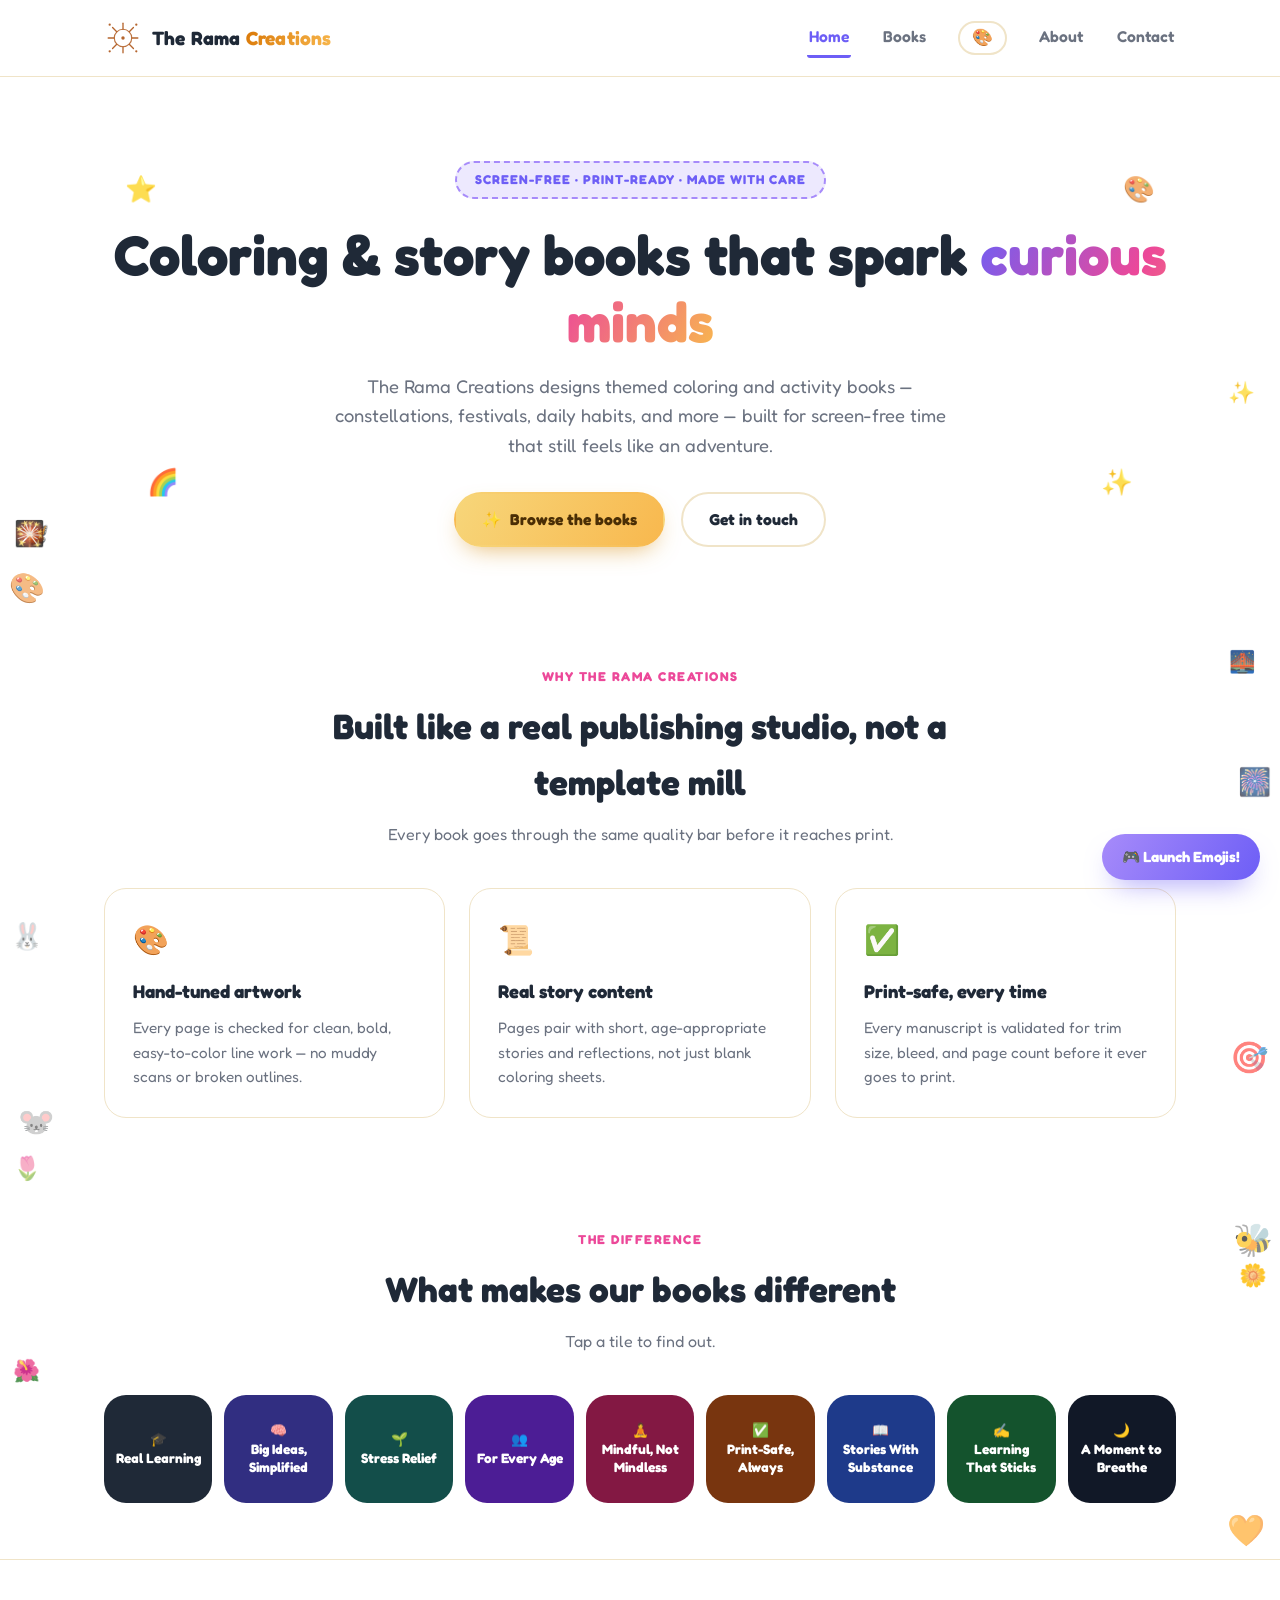
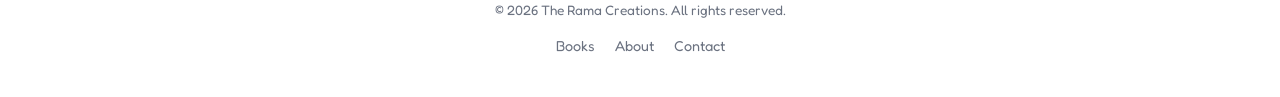
==== index.html @ 7c7c8fbb "Initial website deployment" ====
<!doctype html>
<html lang="en">
<head>
  <meta charset="utf-8" />
  <meta name="viewport" content="width=device-width, initial-scale=1" />
  <title>The Rama Creations &mdash; Coloring &amp; Story Books</title>
  <meta name="description" content="The Rama Creations designs screen-free coloring and story books for kids and grown-ups alike, from constellations to daily habits." />
  <link rel="icon" href="assets/logo-icon-small.svg" type="image/svg+xml" />
  <link rel="stylesheet" href="css/styles.css" />

  <link rel="canonical" href="https://theramacreations.com/" />
  <meta property="og:type" content="website" />
  <meta property="og:site_name" content="The Rama Creations" />
  <meta property="og:title" content="The Rama Creations — Coloring & Story Books" />
  <meta property="og:description" content="The Rama Creations designs screen-free coloring and story books for kids and grown-ups alike, from constellations to daily habits." />
  <meta property="og:url" content="https://theramacreations.com/" />
  <meta property="og:image" content="https://theramacreations.com/assets/covers/habits/01-front.jpg" />
  <meta name="twitter:card" content="summary_large_image" />
  <meta name="twitter:title" content="The Rama Creations — Coloring & Story Books" />
  <meta name="twitter:description" content="The Rama Creations designs screen-free coloring and story books for kids and grown-ups alike, from constellations to daily habits." />
  <meta name="twitter:image" content="https://theramacreations.com/assets/covers/habits/01-front.jpg" />
  <script type="application/ld+json">
  {
    "@context": "https://schema.org",
    "@type": "Organization",
    "name": "The Rama Creations",
    "url": "https://theramacreations.com/",
    "logo": "https://theramacreations.com/assets/logo-icon-small.svg"
  }
  </script>
  <script type="application/ld+json">
  {
    "@context": "https://schema.org",
    "@type": "WebSite",
    "name": "The Rama Creations",
    "url": "https://theramacreations.com/"
  }
  </script>
</head>
<body data-theme="home">
  <header class="site-header">
    <div class="container">
      <a class="brand" href="index.html">
        <img src="assets/logo-icon-small.svg" alt="" />
        <span>The Rama <span class="accent">Creations</span></span>
      </a>
      <nav>
        <button class="nav-toggle" aria-label="Toggle navigation" aria-expanded="false">&#9776;</button>
        <div class="nav-links">
          <a href="index.html" aria-current="page">Home</a>
          <a href="books.html">Books</a>
          <a href="about.html">About</a>
          <a href="contact.html">Contact</a>
        </div>
      </nav>
    </div>
  </header>

  <main>
    <section class="hero">
      <div class="container">
        <span class="confetti" style="top: 2%; left: 4%;">&#11088;</span>
        <span class="confetti" style="top: 78%; left: 6%;">&#127752;</span>
        <span class="confetti" style="top: 2%; right: 4%;">&#127912;</span>
        <span class="confetti" style="top: 78%; right: 6%;">&#10024;</span>
        <span class="eyebrow">Screen-Free &middot; Print-Ready &middot; Made With Care</span>
        <h1>Coloring &amp; story books that spark <span class="accent">curious minds</span></h1>
        <p class="lead">
          The Rama Creations designs themed coloring and activity books &mdash;
          constellations, festivals, daily habits, and more &mdash; built for
          screen-free time that still feels like an adventure.
        </p>
        <div class="hero-actions">
          <a class="btn btn-primary" href="books.html">Browse the books</a>
          <a class="btn btn-secondary" href="contact.html">Get in touch</a>
        </div>
      </div>
    </section>

    <section>
      <div class="container">
        <div class="section-heading">
          <span class="eyebrow">Why The Rama Creations</span>
          <h2>Built like a real publishing studio, not a template mill</h2>
          <p>Every book goes through the same quality bar before it reaches print.</p>
        </div>
        <div class="grid grid-3">
          <div class="card">
            <span class="icon">&#127912;</span>
            <h3>Hand-tuned artwork</h3>
            <p>Every page is checked for clean, bold, easy-to-color line work &mdash; no muddy scans or broken outlines.</p>
          </div>
          <div class="card">
            <span class="icon">&#128220;</span>
            <h3>Real story content</h3>
            <p>Pages pair with short, age-appropriate stories and reflections, not just blank coloring sheets.</p>
          </div>
          <div class="card">
            <span class="icon">&#9989;</span>
            <h3>Print-safe, every time</h3>
            <p>Every manuscript is validated for trim size, bleed, and page count before it ever goes to print.</p>
          </div>
        </div>
      </div>
    </section>

    <section>
      <div class="container">
        <div class="section-heading">
          <span class="eyebrow">The Difference</span>
          <h2>What makes our books different</h2>
          <p>Tap a tile to find out.</p>
        </div>
        <div class="why-tiles">
          <button class="tile" type="button" style="--tile-color: #1F2937;" aria-label="Real learning, not busywork">
            <span class="tile-inner">
              <span class="tile-face tile-front">&#127891;<br />Real Learning</span>
              <span class="tile-face tile-back">Every page pairs coloring with a real concept, fact, or story &mdash; never just blank filler.</span>
            </span>
          </button>
          <button class="tile" type="button" style="--tile-color: #312E81;" aria-label="Big ideas, simplified">
            <span class="tile-inner">
              <span class="tile-face tile-front">&#129504;<br />Big Ideas, Simplified</span>
              <span class="tile-face tile-back">Constellations, money, cognition &mdash; complex ideas broken into something a curious mind can actually hold onto.</span>
            </span>
          </button>
          <button class="tile" type="button" style="--tile-color: #134E4A;" aria-label="Stress relief while learning">
            <span class="tile-inner">
              <span class="tile-face tile-front">&#127793;<br />Stress Relief</span>
              <span class="tile-face tile-back">Coloring lowers stress and sharpens focus &mdash; a calm, screen-free reset for a busy mind.</span>
            </span>
          </button>
          <button class="tile" type="button" style="--tile-color: #4C1D95;" aria-label="For every age">
            <span class="tile-inner">
              <span class="tile-face tile-front">&#128101;<br />For Every Age</span>
              <span class="tile-face tile-back">Kids, adults, and seniors alike &mdash; every book is designed to welcome all ages, not just children.</span>
            </span>
          </button>
          <button class="tile" type="button" style="--tile-color: #831843;" aria-label="Mindful, not mindless">
            <span class="tile-inner">
              <span class="tile-face tile-front">&#129496;<br />Mindful, Not Mindless</span>
              <span class="tile-face tile-back">Each spread invites reflection, not just filling in lines &mdash; a quieter way to spend time.</span>
            </span>
          </button>
          <button class="tile" type="button" style="--tile-color: #78350F;" aria-label="Print-safe, always">
            <span class="tile-inner">
              <span class="tile-face tile-front">&#9989;<br />Print-Safe, Always</span>
              <span class="tile-face tile-back">Every manuscript is checked for trim, bleed, and page count before it ever reaches a printer.</span>
            </span>
          </button>
          <button class="tile" type="button" style="--tile-color: #1E3A8A;" aria-label="Stories with substance">
            <span class="tile-inner">
              <span class="tile-face tile-front">&#128214;<br />Stories With Substance</span>
              <span class="tile-face tile-back">Short, age-appropriate narratives sit next to every page, giving coloring time real meaning.</span>
            </span>
          </button>
          <button class="tile" type="button" style="--tile-color: #14532D;" aria-label="Learning that sticks">
            <span class="tile-inner">
              <span class="tile-face tile-front">&#9997;&#65039;<br />Learning That Sticks</span>
              <span class="tile-face tile-back">Coloring while learning helps ideas stick &mdash; a hands-on way to reinforce what you just read.</span>
            </span>
          </button>
          <button class="tile" type="button" style="--tile-color: #111827;" aria-label="A moment to breathe">
            <span class="tile-inner">
              <span class="tile-face tile-front">&#127769;<br />A Moment to Breathe</span>
              <span class="tile-face tile-back">No timers, no scores, no pressure &mdash; just a page, a color, and a moment to slow down.</span>
            </span>
          </button>
        </div>
      </div>
    </section>
  </main>

  <footer class="site-footer">
    <div class="container footer-grid">
      <div class="footer-copy">&copy; <span id="year"></span> The Rama Creations. All rights reserved.</div>
      <div class="footer-links">
        <a href="books.html">Books</a>
        <a href="about.html">About</a>
        <a href="contact.html">Contact</a>
      </div>
    </div>
  </footer>

  <script src="js/main.js"></script>
  <script src="js/theme-picker.js"></script>
  <script src="js/confetti-extra.js"></script>
  <script src="js/emoji-launcher.js"></script>
  <script src="js/why-tiles.js"></script>
  <script>document.getElementById("year").textContent = new Date().getFullYear();</script>
</body>
</html>
---- css/styles.css ----
@font-face {
  font-family: "Fredoka";
  src: url("../assets/fonts/Fredoka/Fredoka-Regular.ttf") format("truetype");
  font-weight: 400;
  font-display: swap;
}
@font-face {
  font-family: "Fredoka";
  src: url("../assets/fonts/Fredoka/Fredoka-Medium.ttf") format("truetype");
  font-weight: 500;
  font-display: swap;
}
@font-face {
  font-family: "Fredoka";
  src: url("../assets/fonts/Fredoka/Fredoka-SemiBold.ttf") format("truetype");
  font-weight: 600;
  font-display: swap;
}
@font-face {
  font-family: "Fredoka";
  src: url("../assets/fonts/Fredoka/Fredoka-Bold.ttf") format("truetype");
  font-weight: 700;
  font-display: swap;
}

/* Same pastel palette + vibrant accents cover_builder_universal.py picks
   randomly for cover themes -- reused here so the site and the covers feel
   like the same studio made them. */
:root {
  --paper: #FFFBF0;
  --paper-panel: #FFFFFF;
  --ink: #1F2937;
  --ink-muted: #6B7280;
  --border: #F0E4C8;

  --sun: #F8B84E;
  --sun-soft: #F7D67A;
  --violet: #6D5EF6;
  --violet-soft: #A78BFA;
  --sky: #0284C7;
  --mint: #10B981;
  --berry: #EC4899;
  --amber: #D97706;

  --theme-yellow: #FEF3C7;
  --theme-blue: #DBEAFE;
  --theme-green: #DCFCE7;
  --theme-pink: #FFE4E6;
  --theme-lilac: #EDE9FE;

  --radius: 22px;
  --max-width: 1120px;
  font-size: 16px;
}

/* Toggled by the "Launch Emojis!" button (js/emoji-launcher.js) -- every
   click alternates every gold accent (buttons, badges, nav underline, etc.)
   between gold and platinum, since they all already read from these same
   three variables. */
body.platinum-mode {
  --sun: #C8C9CC;
  --sun-soft: #E8E9EB;
  --amber: #8B8D91;
}

* {
  box-sizing: border-box;
}

html, body {
  margin: 0;
  padding: 0;
}

body {
  --page-bg: #FFFFFF;
  --page-accent: var(--violet);
  background: var(--page-bg);
  color: var(--ink);
  font-family: "Fredoka", "Segoe UI", Arial, sans-serif;
  font-weight: 400;
  line-height: 1.6;
  min-height: 100vh;
  display: flex;
  flex-direction: column;
}

/* Each page has its own plain, flat background color (not a gradient) --
   pure white / light pink / light blue / light turquoise-grey -- and its
   nav tab's accent color matches, so the whole page reads as one theme. */
body[data-theme="home"] { --page-bg: #FFFFFF; --page-accent: var(--violet); }
body[data-theme="books"] { --page-bg: #FDE7EC; --page-accent: var(--berry); }
body[data-theme="about"] { --page-bg: #E3F0FC; --page-accent: var(--sky); }
body[data-theme="contact"] { --page-bg: #E1EEEC; --page-accent: var(--mint); }

h1, h2, h3, .brand, .btn {
  font-weight: 700;
}

a {
  color: inherit;
  text-decoration: none;
  -webkit-tap-highlight-color: transparent; /* kills the default red/gray flash browsers show on tap */
}

button {
  -webkit-tap-highlight-color: transparent;
}

img {
  max-width: 100%;
  display: block;
}

.container {
  width: 100%;
  max-width: var(--max-width);
  margin: 0 auto;
  padding: 0 24px;
  position: relative;
}

/* ---------- Header / nav ---------- */
.site-header {
  border-bottom: 1px solid var(--border);
  background: color-mix(in srgb, var(--page-bg) 70%, white);
  position: sticky;
  top: 0;
  z-index: 20;
  backdrop-filter: blur(6px);
}

.site-header .container {
  display: flex;
  align-items: center;
  justify-content: space-between;
  height: 76px;
}

.brand {
  display: flex;
  align-items: center;
  gap: 10px;
  font-size: 1.2rem;
  letter-spacing: 0.2px;
  color: var(--ink);
}

.brand img {
  height: 38px;
  width: 38px;
  transition: transform 0.6s ease;
}

.brand--spun img {
  transform: rotate(360deg);
}

.brand span.accent {
  background: linear-gradient(120deg, var(--amber), var(--sun));
  -webkit-background-clip: text;
  background-clip: text;
  color: transparent;
}

.nav-links {
  display: flex;
  gap: 30px;
  align-items: center;
}

/* Each nav tab gets its own color (like each book card does) instead of one
   shared underline color -- keyed by href so it works identically across
   every page without touching each page's markup. */
.nav-links a {
  color: var(--ink-muted);
  font-weight: 600;
  font-size: 0.98rem;
  padding: 6px 2px;
  border-bottom: 3px solid transparent;
  border-radius: 3px;
  transition: color 0.15s ease, border-color 0.15s ease;
}

.nav-links a[href="index.html"]:hover,
.nav-links a[href="index.html"][aria-current="page"] {
  color: var(--violet);
  border-bottom-color: var(--violet);
}

.nav-links a[href="books.html"]:hover,
.nav-links a[href="books.html"][aria-current="page"] {
  color: var(--berry);
  border-bottom-color: var(--berry);
}

.nav-links a[href="about.html"]:hover,
.nav-links a[href="about.html"][aria-current="page"] {
  color: var(--sky);
  border-bottom-color: var(--sky);
}

.nav-links a[href="contact.html"]:hover,
.nav-links a[href="contact.html"][aria-current="page"] {
  color: var(--mint);
  border-bottom-color: var(--mint);
}

.nav-links a:focus-visible {
  outline: 2px solid var(--violet-soft);
  outline-offset: 3px;
}

.nav-toggle {
  display: none;
  background: none;
  border: 2px solid var(--border);
  border-radius: 10px;
  color: var(--ink);
  font-size: 1.3rem;
  padding: 6px 10px;
  cursor: pointer;
}

/* ---------- "Pick your color" nav control (js/theme-picker.js) ---------- */
.color-picker {
  position: relative;
}

.color-picker-trigger {
  background: none;
  border: 2px solid var(--border);
  border-radius: 999px;
  font-size: 1.05rem;
  line-height: 1;
  padding: 7px 12px;
  cursor: pointer;
  color: var(--ink);
}

.color-picker-trigger:hover {
  border-color: var(--page-accent, var(--violet-soft));
}

.color-picker-panel {
  display: none;
  position: absolute;
  top: 130%;
  left: 50%;
  transform: translateX(-50%);
  background: var(--paper-panel);
  border: 2px solid var(--border);
  border-radius: 16px;
  padding: 10px;
  grid-template-columns: repeat(4, 1fr);
  gap: 8px;
  box-shadow: 0 16px 30px -14px rgba(31, 41, 55, 0.35);
  z-index: 25;
}

.color-picker-panel.open {
  display: grid;
}

.color-swatch {
  width: 30px;
  height: 30px;
  border-radius: 50%;
  border: 2px solid var(--border);
  cursor: pointer;
  padding: 0;
}

.color-swatch:hover {
  border-color: var(--violet-soft);
}

.color-swatch--reset {
  display: flex;
  align-items: center;
  justify-content: center;
  background: var(--paper);
  font-size: 1rem;
}

/* ---------- Margin confetti (js/confetti-extra.js) ---------- */
.confetti-margin {
  position: absolute;
  pointer-events: none;
  z-index: 1;
}

/* ---------- Gamified "launch emojis" button + flight (js/emoji-launcher.js) ---------- */
.emoji-launch-btn {
  position: fixed;
  right: 20px;
  bottom: 20px;
  z-index: 40;
  background: linear-gradient(120deg, var(--violet-soft), var(--violet));
  color: #FFFFFF;
  border: none;
  border-radius: 999px;
  padding: 14px 20px;
  font-family: inherit;
  font-weight: 700;
  font-size: 0.92rem;
  cursor: pointer;
  box-shadow: 0 14px 28px -12px rgba(109, 94, 246, 0.65);
}

.emoji-launch-btn:hover {
  transform: translateY(-2px);
}

.flying-emoji {
  position: fixed;
  font-size: 2rem;
  pointer-events: none;
  z-index: 9999;
  transform: translate(0, 0) rotate(0deg) scale(1);
  opacity: 1;
  transition: transform 0.9s cubic-bezier(0.2, 0.7, 0.3, 1), opacity 0.9s ease;
}

@media (max-width: 720px) {
  .nav-toggle {
    display: inline-flex;
  }

  .nav-links {
    position: absolute;
    top: 76px;
    left: 0;
    right: 0;
    background: var(--paper-panel);
    border-bottom: 1px solid var(--border);
    flex-direction: column;
    align-items: flex-start;
    gap: 0;
    padding: 8px 24px 16px;
    display: none;
  }

  .nav-links.open {
    display: flex;
  }

  .nav-links a {
    width: 100%;
    padding: 12px 0;
    border-bottom: 1px solid var(--border);
  }
}

/* ---------- Buttons ---------- */
.btn {
  display: inline-flex;
  align-items: center;
  gap: 8px;
  padding: 13px 26px;
  border-radius: 999px;
  font-size: 0.98rem;
  border: 2px solid transparent;
  cursor: pointer;
  transition: transform 0.15s ease, box-shadow 0.15s ease;
}

.btn:hover {
  transform: translateY(-2px) rotate(-0.5deg);
}

.btn-primary {
  background: linear-gradient(120deg, var(--sun-soft), var(--sun));
  color: #4A2E05;
  box-shadow: 0 10px 24px -10px rgba(216, 148, 34, 0.7);
}

.btn-primary::before {
  content: "\2728";
}

.btn-secondary {
  background: var(--paper-panel);
  border-color: var(--border);
  color: var(--ink);
}

.btn-secondary:hover {
  border-color: var(--violet-soft);
}

/* "Buy on Amazon" -- a darker shade of whatever page color is active
   (--page-bg, including the nav color-picker override), so the button
   always matches the current theme instead of a fixed brand color. Falls
   back to a fixed dark slate for older browsers without color-mix(). */
.btn-buy {
  background: #1F2937;
  color: #FFFFFF;
  border-color: transparent;
}

@supports (background: color-mix(in srgb, red, blue)) {
  .btn-buy {
    background: color-mix(in srgb, var(--page-bg) 55%, #1F2937 45%);
  }

  .btn-buy:hover {
    background: color-mix(in srgb, var(--page-bg) 40%, #1F2937 60%);
  }
}

.btn-buy .btn-icon {
  flex-shrink: 0;
}

.btn:disabled {
  opacity: 0.55;
  cursor: not-allowed;
  transform: none;
}

.btn:disabled:hover {
  transform: none;
  border-color: var(--border);
}

/* ---------- Hero ---------- */
.hero {
  padding: 84px 0 64px;
  text-align: center;
  overflow: hidden;
}

.confetti {
  position: absolute;
  pointer-events: none;
  opacity: 0.85;
  font-size: 1.6rem;
}

.hero .eyebrow {
  display: inline-block;
  padding: 7px 18px;
  border-radius: 999px;
  border: 2px dashed var(--violet-soft);
  background: var(--theme-lilac);
  color: var(--violet);
  font-size: 0.8rem;
  font-weight: 700;
  letter-spacing: 1px;
  text-transform: uppercase;
  margin-bottom: 22px;
}

.hero h1 {
  font-size: clamp(2.1rem, 5vw, 3.5rem);
  margin: 0 0 18px;
  line-height: 1.18;
}

.hero h1 .accent {
  background: linear-gradient(120deg, var(--violet), var(--berry), var(--sun));
  -webkit-background-clip: text;
  background-clip: text;
  color: transparent;
}

.hero p.lead {
  max-width: 640px;
  margin: 0 auto 32px;
  color: var(--ink-muted);
  font-size: 1.15rem;
}

.hero-actions {
  display: flex;
  gap: 16px;
  justify-content: center;
  flex-wrap: wrap;
}

/* ---------- Sections ---------- */
section {
  padding: 56px 0;
}

.section-heading {
  text-align: center;
  max-width: 640px;
  margin: 0 auto 40px;
}

.section-heading .eyebrow {
  color: var(--berry);
  font-weight: 700;
  font-size: 0.8rem;
  letter-spacing: 1.5px;
  text-transform: uppercase;
  display: block;
  margin-bottom: 10px;
}

.section-heading h2 {
  font-size: clamp(1.6rem, 3vw, 2.2rem);
  margin: 0 0 12px;
}

.section-heading p {
  color: var(--ink-muted);
  margin: 0;
}

/* ---------- Grids / cards ---------- */
.grid {
  display: grid;
  gap: 24px;
}

.grid-3 {
  grid-template-columns: repeat(auto-fit, minmax(240px, 1fr));
}

.grid-2 {
  grid-template-columns: repeat(auto-fit, minmax(300px, 1fr));
}

/* Book catalog: fixed 3-per-row (not auto-fit) so 5 books read as a clean
   3+2 grid instead of an uneven 4+1 depending on viewport width. */
#book-grid {
  grid-template-columns: repeat(3, 1fr);
}

@media (max-width: 860px) {
  #book-grid {
    grid-template-columns: repeat(2, 1fr);
  }
}

@media (max-width: 560px) {
  #book-grid {
    grid-template-columns: 1fr;
  }
}

.card {
  background: var(--paper-panel);
  border: 1px solid var(--border);
  border-radius: var(--radius);
  padding: 28px;
}

.card h3 {
  margin: 0 0 10px;
  font-size: 1.15rem;
}

.card p {
  color: var(--ink-muted);
  margin: 0;
  font-size: 0.95rem;
}

.card .icon {
  font-size: 1.8rem;
  margin-bottom: 14px;
  display: inline-block;
}

/* ---------- "Why The Rama Creations" flip tiles (homepage) ---------- */
.why-tiles {
  display: grid;
  grid-template-columns: repeat(9, 1fr);
  gap: 12px;
}

@media (max-width: 900px) {
  .why-tiles {
    grid-template-columns: repeat(3, 1fr);
  }
}

@media (max-width: 480px) {
  .why-tiles {
    grid-template-columns: repeat(2, 1fr);
  }
}

.tile {
  aspect-ratio: 1;
  border: none;
  background: none;
  padding: 0;
  cursor: pointer;
  font-family: inherit;
}

.tile-inner {
  position: relative;
  display: block;
  width: 100%;
  height: 100%;
  border-radius: var(--radius);
  overflow: hidden;
}

.tile-face {
  position: absolute;
  inset: 0;
  display: flex;
  align-items: center;
  justify-content: center;
  text-align: center;
  padding: 10px;
  background: var(--tile-color, var(--ink));
  color: #FFFFFF;
  opacity: 1;
  transition: opacity 0.35s ease;
}

.tile-front {
  font-weight: 700;
  font-size: 0.85rem;
  line-height: 1.35;
}

.tile-back {
  opacity: 0;
  font-size: 0.72rem;
  line-height: 1.35;
  font-weight: 500;
}

.tile.is-flipped .tile-front {
  opacity: 0;
}

.tile.is-flipped .tile-back {
  opacity: 1;
}

.tile:focus-visible .tile-inner {
  outline: 3px solid var(--violet-soft);
  outline-offset: 2px;
}

/* ---------- Book cards ---------- */
.book-card {
  background: var(--paper-panel);
  border: 3px solid var(--border);
  border-radius: var(--radius);
  overflow: hidden;
  display: flex;
  flex-direction: column;
}

/* .book-card's own `display: flex` above out-ranks the browser's built-in
   `[hidden] { display: none }` rule (author styles beat user-agent styles at
   equal specificity) -- without this, JS setting `.hidden = true` for
   search/filter updates the attribute but never actually hides the card. */
.book-card[hidden] {
  display: none;
}

.book-cover {
  aspect-ratio: 8.5 / 11;
  display: flex;
  align-items: center;
  justify-content: center;
  text-align: center;
  padding: 20px;
  font-weight: 700;
  font-size: 1.2rem;
  color: #2b1c05;
  position: relative;
}

.book-cover::after {
  content: "";
  position: absolute;
  inset: 10px;
  border: 2px dashed rgba(255, 255, 255, 0.55);
  border-radius: 14px;
}

/* Real cover photo instead of a solid-color placeholder -- same frame,
   image fills it via object-fit so different cover aspect ratios don't distort. */
.book-cover--photo {
  padding: 0;
  overflow: hidden;
}

.book-cover--photo img {
  width: 100%;
  height: 100%;
  object-fit: cover;
}

.book-cover--photo::after {
  border-color: rgba(255, 255, 255, 0.75);
}

.book-card .book-body {
  padding: 20px 22px 24px;
  flex: 1;
  display: flex;
  flex-direction: column;
}

.book-card h3 {
  margin: 0 0 6px;
  font-size: 1.08rem;
}

.book-card p {
  color: var(--ink-muted);
  font-size: 0.9rem;
  margin: 0 0 8px;
}

.show-more-btn {
  display: inline-block;
  background: none;
  border: none;
  padding: 0;
  margin: 0;
  color: var(--violet);
  font-weight: 700;
  font-size: 0.85rem;
  cursor: pointer;
  text-decoration: underline;
}

.show-more-btn:hover {
  color: var(--violet-soft);
}

/* Show more sits above the buy/coming-soon action, which is centered on its
   own row below it. Pinned to the bottom of the card (margin-top: auto)
   so the buttons line up at the same height across cards, no matter how
   long each book's description is. */
.book-card-actions {
  display: flex;
  flex-direction: column;
  align-items: flex-start;
  gap: 12px;
  margin-top: auto;
}

.book-card-buy-row {
  width: 100%;
  display: flex;
  justify-content: center;
}

.book-modal-actions {
  display: flex;
  justify-content: center;
  gap: 10px;
  flex-wrap: wrap;
}

.badge {
  display: inline-block;
  padding: 5px 12px;
  border-radius: 999px;
  background: var(--theme-lilac);
  color: var(--violet);
  font-size: 0.75rem;
  font-weight: 700;
  letter-spacing: 0.5px;
  text-transform: uppercase;
  margin-bottom: 12px;
}

.badge::before {
  content: "\2B50 ";
}

/* ---------- Catalog toolbar (search / filter / sort) ---------- */
.catalog-toolbar {
  display: flex;
  flex-wrap: wrap;
  gap: 12px;
  margin-bottom: 28px;
}

.catalog-toolbar input[type="search"] {
  flex: 1 1 240px;
}

.catalog-toolbar select {
  flex: 0 1 180px;
}

.catalog-toolbar input,
.catalog-toolbar select {
  padding: 10px 14px;
  border-radius: 999px;
  border: 2px solid var(--border);
  background: var(--paper-panel);
  color: var(--ink);
  font-family: inherit;
  font-size: 0.92rem;
}

.catalog-toolbar input:focus,
.catalog-toolbar select:focus {
  outline: 3px solid var(--violet-soft);
  outline-offset: 1px;
}

.no-results {
  text-align: center;
  color: var(--ink-muted);
  padding: 24px;
}

/* Clickable "flyer" cover -- opens the quick-view dialog */
.book-cover[role="button"] {
  cursor: pointer;
}

.book-cover[role="button"]:focus-visible {
  outline: 3px solid var(--violet-soft);
  outline-offset: -3px;
}

/* ---------- Quick view dialog ---------- */
.book-modal {
  border: 1px solid var(--border);
  border-radius: var(--radius);
  padding: 0;
  max-width: 560px;
  width: 90vw;
  background: var(--paper-panel);
}

.book-modal::backdrop {
  background: rgba(31, 41, 55, 0.45);
}

.book-modal .modal-close {
  position: absolute;
  top: 10px;
  right: 14px;
  background: none;
  border: none;
  font-size: 1.6rem;
  line-height: 1;
  cursor: pointer;
  color: var(--ink-muted);
}

.book-modal .modal-close:hover {
  color: var(--ink);
}

#book-modal-content {
  display: flex;
  flex-direction: column;
}

.book-modal-media {
  aspect-ratio: 8.5 / 11;
  max-height: 50vh;
  background-size: cover;
  background-position: center;
}

.book-modal-media img {
  width: 100%;
  height: 100%;
  object-fit: cover;
}

/* ---------- Quick-view carousel (front/back/reviews) ---------- */
.book-carousel {
  position: relative;
  aspect-ratio: 8.5 / 11;
  max-height: 50vh;
  overflow: hidden;
}

.book-carousel-track {
  display: flex;
  height: 100%;
  transition: transform 0.35s ease;
}

.book-carousel-slide {
  flex: 0 0 100%;
  position: relative;
  height: 100%;
}

.book-carousel-slide img {
  width: 100%;
  height: 100%;
  object-fit: cover;
  display: block;
  cursor: zoom-in;
}

/* Top-right "expand to full size" button on the quick-view modal's carousel */
.book-carousel-expand {
  position: absolute;
  top: 10px;
  right: 10px;
  background: rgba(255, 255, 255, 0.85);
  border: none;
  border-radius: 50%;
  width: 34px;
  height: 34px;
  font-size: 1.1rem;
  line-height: 1;
  cursor: pointer;
  color: var(--ink);
}

.book-carousel-expand:hover {
  background: #FFFFFF;
}

/* ---------- Full-size image lightbox (opens from a carousel slide) ---------- */
/* Hosts the SAME navigable carousel, just larger and uncropped, so browsing
   full/back/social images doesn't require closing and reopening. */
.image-lightbox {
  border: none;
  padding: 0;
  max-width: 95vw;
  max-height: 95vh;
  width: min(92vw, 900px);
  background: #000;
  border-radius: var(--radius);
}

.image-lightbox::backdrop {
  background: rgba(15, 23, 42, 0.85);
}

.image-lightbox:fullscreen {
  width: 100vw;
  height: 100vh;
  max-width: 100vw;
  max-height: 100vh;
  border-radius: 0;
}

.lightbox-toolbar {
  position: fixed;
  top: 18px;
  right: 24px;
  display: flex;
  gap: 10px;
  z-index: 3;
}

.modal-icon-btn {
  background: rgba(255, 255, 255, 0.9);
  border: none;
  border-radius: 50%;
  width: 40px;
  height: 40px;
  font-size: 1.3rem;
  line-height: 1;
  cursor: pointer;
  color: var(--ink);
}

.modal-icon-btn:hover {
  background: #FFFFFF;
}

#lightbox-content {
  width: 100%;
  height: 100%;
}

#lightbox-content .book-carousel {
  aspect-ratio: unset;
  width: min(92vw, 900px);
  height: 85vh;
  max-height: 85vh;
}

.image-lightbox:fullscreen #lightbox-content .book-carousel {
  width: 100vw;
  height: 100vh;
  max-height: 100vh;
}

#lightbox-content .book-carousel-slide img {
  object-fit: contain;
  cursor: default;
  background: #000;
}

#lightbox-content .book-carousel-btn {
  width: 48px;
  height: 48px;
  font-size: 1.7rem;
}

.book-carousel-caption {
  position: absolute;
  left: 12px;
  bottom: 12px;
  background: rgba(31, 41, 55, 0.65);
  color: #FFFFFF;
  font-size: 0.75rem;
  font-weight: 700;
  padding: 4px 10px;
  border-radius: 999px;
}

.book-carousel-btn {
  position: absolute;
  top: 50%;
  transform: translateY(-50%);
  background: rgba(255, 255, 255, 0.85);
  border: none;
  border-radius: 50%;
  width: 34px;
  height: 34px;
  font-size: 1.2rem;
  line-height: 1;
  cursor: pointer;
  color: var(--ink);
}

.book-carousel-btn:hover {
  background: #FFFFFF;
}

.book-carousel-btn--prev {
  left: 10px;
}

.book-carousel-btn--next {
  right: 10px;
}

.book-carousel-dots {
  position: absolute;
  bottom: 10px;
  left: 50%;
  transform: translateX(-50%);
  display: flex;
  gap: 6px;
}

.book-carousel-dot {
  width: 8px;
  height: 8px;
  border-radius: 50%;
  border: none;
  background: rgba(255, 255, 255, 0.6);
  cursor: pointer;
  padding: 0;
}

.book-carousel-dot.active {
  background: #FFFFFF;
}

.book-modal-body {
  padding: 24px 28px 28px;
}

.book-modal-body h3 {
  margin: 8px 0 10px;
}

.book-modal-body p {
  color: var(--ink-muted);
  margin: 0 0 18px;
}

/* ---------- Forms ---------- */
.form-card {
  background: var(--paper-panel);
  border: 1px solid var(--border);
  border-radius: var(--radius);
  padding: 32px;
  max-width: 560px;
  margin: 0 auto;
}

label {
  display: block;
  font-weight: 600;
  font-size: 0.9rem;
  margin: 16px 0 6px;
}

label:first-of-type {
  margin-top: 0;
}

input,
textarea {
  width: 100%;
  padding: 12px 14px;
  border-radius: 12px;
  border: 2px solid var(--border);
  background: var(--paper);
  color: var(--ink);
  font-family: inherit;
  font-size: 0.95rem;
}

input:focus,
textarea:focus {
  outline: 3px solid var(--violet-soft);
  outline-offset: 1px;
}

input.invalid,
textarea.invalid {
  border-color: var(--berry);
  outline: none;
}

.field-error {
  color: var(--berry);
  font-size: 0.8rem;
  font-weight: 600;
  margin: 4px 0 0;
  min-height: 1.1em;
}

textarea {
  min-height: 130px;
  resize: vertical;
}

.form-actions {
  margin-top: 22px;
}

.form-note {
  font-size: 0.8rem;
  color: var(--ink-muted);
  margin-top: 14px;
}

.form-note.status-success {
  color: var(--mint);
  font-weight: 700;
}

.form-note.status-error {
  color: var(--berry);
  font-weight: 700;
}

.form-note.status-sending {
  color: var(--violet);
  font-weight: 700;
}

/* ---------- Footer ---------- */
.site-footer {
  border-top: 1px solid var(--border);
  margin-top: auto;
  padding: 40px 0;
  background: var(--paper-panel);
}

.footer-grid {
  display: flex;
  flex-direction: column;
  align-items: center;
  justify-content: center;
  gap: 12px;
  text-align: center;
}

.footer-links {
  display: flex;
  gap: 20px;
  flex-wrap: wrap;
}

.footer-links a {
  color: var(--ink-muted);
  font-size: 0.9rem;
}

.footer-links a:hover {
  color: var(--ink);
}

.footer-copy {
  color: var(--ink-muted);
  font-size: 0.85rem;
}

/* ---------- About page: audience donut chart ---------- */
.audience-donut-wrap {
  position: relative;
  display: flex;
  flex-direction: column;
  align-items: center;
  gap: 28px;
  margin-top: 8px;
}

@media (min-width: 700px) {
  .audience-donut-wrap {
    flex-direction: row;
    justify-content: center;
    align-items: center;
    gap: 48px;
  }
}

.audience-donut svg {
  display: block;
  max-width: 220px;
  height: auto;
}

.donut-segment {
  cursor: pointer;
  stroke-width: 38px;
  transition: stroke-width 0.2s ease, opacity 0.2s ease;
}

.donut-segment:hover,
.donut-segment:focus-visible {
  opacity: 0.85;
}

.donut-segment.is-active {
  stroke-width: 44px;
}

/* Suppress the browser's default focus box on click/tap -- our own
   stroke-width change above (and the legend highlight) already show what's
   selected, and the UA default can paint as a stray black/yellow square
   (especially under Windows high-contrast / forced-colors mode). */
.donut-segment {
  outline: none;
  forced-color-adjust: none;
}

.donut-segment:focus,
.donut-segment:focus-visible {
  outline: none;
}

.donut-legend {
  list-style: none;
  margin: 0;
  padding: 0;
  display: grid;
  grid-template-columns: repeat(2, auto);
  gap: 8px 20px;
}

.legend-item {
  display: flex;
  align-items: center;
  gap: 8px;
  background: none;
  border: none;
  padding: 6px 10px;
  border-radius: 999px;
  cursor: pointer;
  font-weight: 700;
  font-size: 0.9rem;
  color: var(--ink);
  font-family: inherit;
}

.legend-item:hover {
  background: var(--paper-panel);
}

.legend-item.is-active {
  background: var(--paper-panel);
  box-shadow: 0 0 0 2px var(--legend-color) inset;
}

.legend-swatch {
  width: 14px;
  height: 14px;
  border-radius: 50%;
  background: var(--legend-color);
  flex: 0 0 auto;
}

/* Popup card is positioned in normal flow next to the chart (not floating
   over it), since audience count/screen width already forces a column vs.
   row layout -- see the media query above. */
.donut-popup {
  position: relative;
  max-width: 320px;
  background: var(--paper-panel);
  border: 2px solid var(--border);
  border-radius: var(--radius);
  padding: 20px 26px 20px 20px;
  box-shadow: 0 12px 30px rgba(31, 41, 55, 0.12);
}

.donut-popup[hidden] {
  display: none;
}

.donut-popup-close {
  position: absolute;
  top: 8px;
  right: 12px;
  background: none;
  border: none;
  font-size: 1.4rem;
  line-height: 1;
  cursor: pointer;
  color: var(--ink-muted);
}

.donut-popup-close:hover {
  color: var(--ink);
}

.donut-popup h3 {
  margin: 0 0 8px;
}

.donut-popup p {
  margin: 0;
  color: var(--ink-muted);
  font-size: 0.92rem;
}
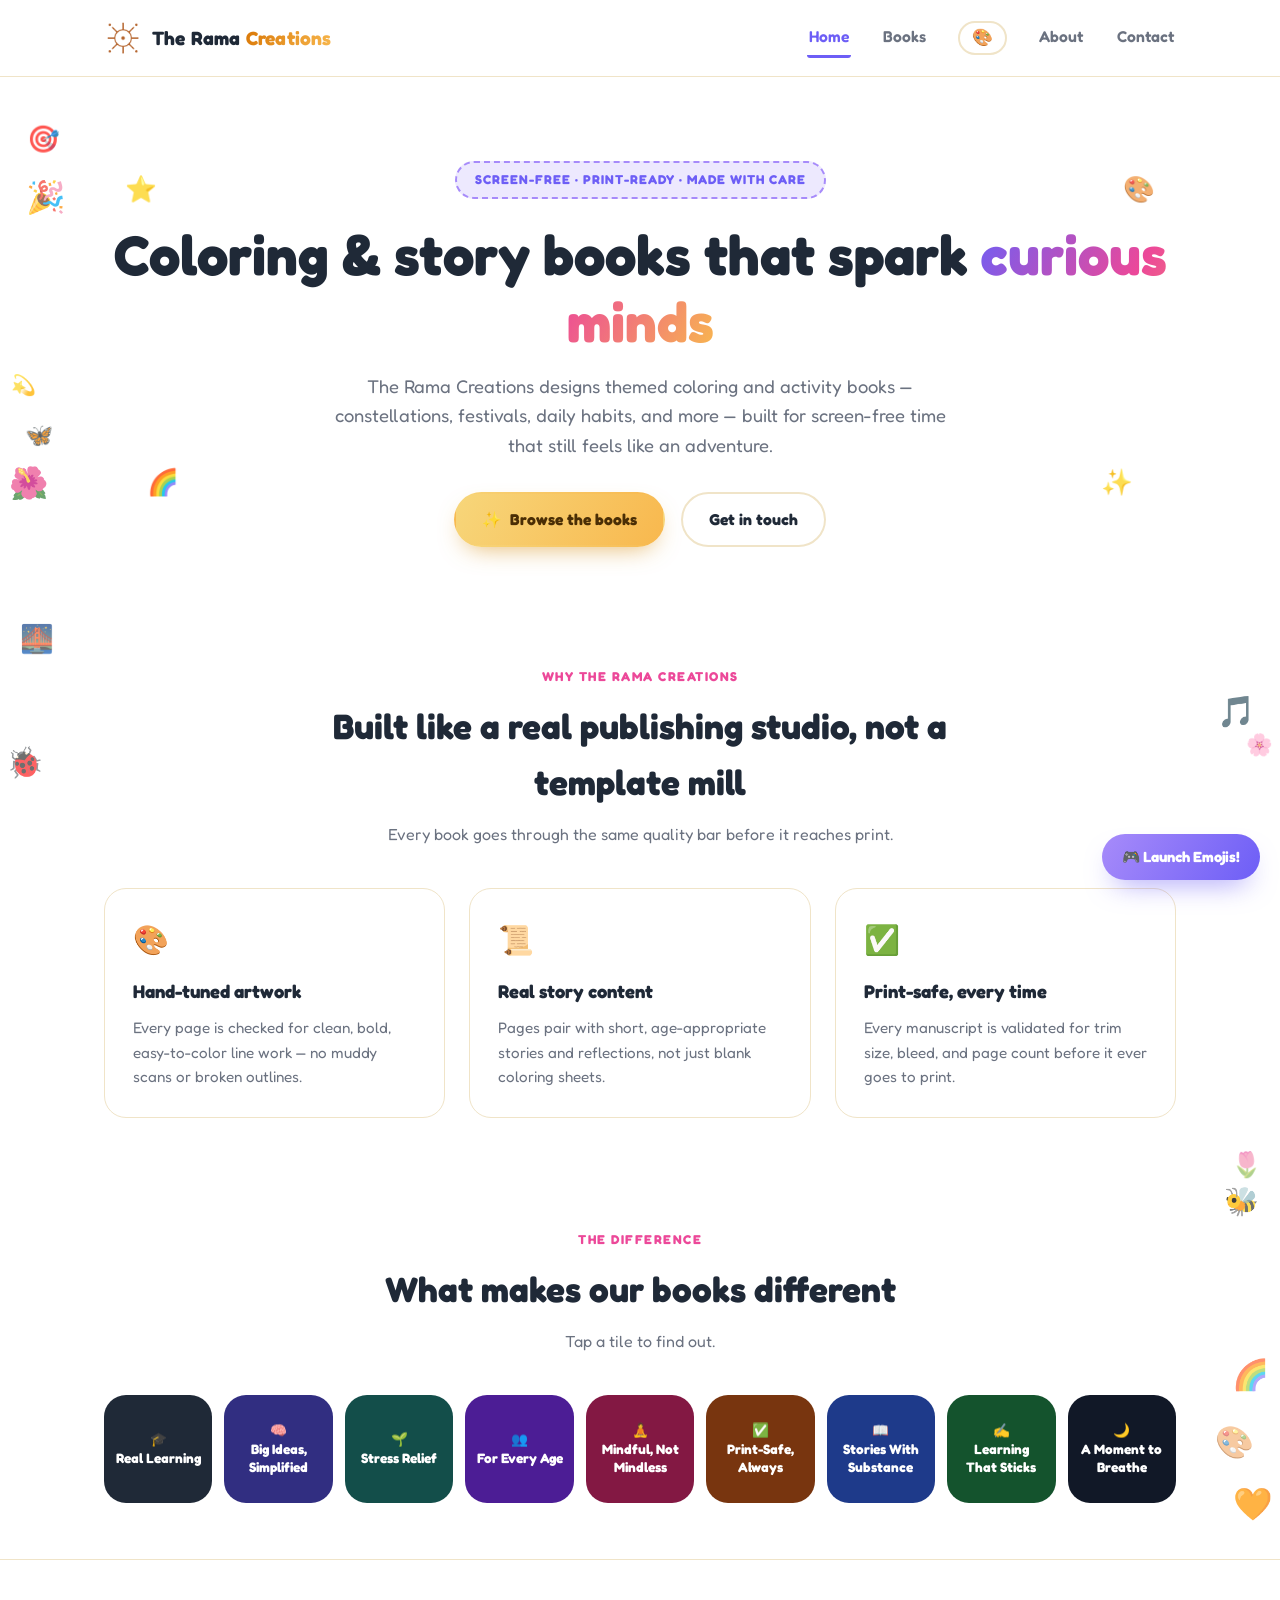
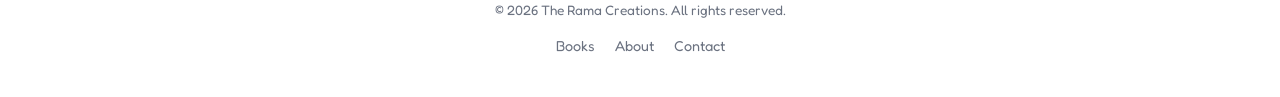
==== commit 2d222337: "Auto-deployed from main pipeline repository" ====
--- a/index.html
+++ b/index.html
@@ -3,9 +3,14 @@
 <head>
   <meta charset="utf-8" />
   <meta name="viewport" content="width=device-width, initial-scale=1" />
+  <meta name="theme-color" content="#0B1020" />
+  <meta name="apple-mobile-web-app-capable" content="yes" />
+  <meta name="apple-mobile-web-app-title" content="Rama Creations" />
   <title>The Rama Creations &mdash; Coloring &amp; Story Books</title>
   <meta name="description" content="The Rama Creations designs screen-free coloring and story books for kids and grown-ups alike, from constellations to daily habits." />
-  <link rel="icon" href="assets/logo-icon-small.svg" type="image/svg+xml" />
+  <link rel="icon" href="assets/logo-icon-small.png" type="image/png" />
+  <link rel="apple-touch-icon" href="assets/apple-touch-icon.png" />
+  <link rel="manifest" href="site.webmanifest" />
   <link rel="stylesheet" href="css/styles.css" />
 
   <link rel="canonical" href="https://theramacreations.com/" />
@@ -14,18 +19,22 @@
   <meta property="og:title" content="The Rama Creations — Coloring & Story Books" />
   <meta property="og:description" content="The Rama Creations designs screen-free coloring and story books for kids and grown-ups alike, from constellations to daily habits." />
   <meta property="og:url" content="https://theramacreations.com/" />
-  <meta property="og:image" content="https://theramacreations.com/assets/covers/habits/01-front.jpg" />
-  <meta name="twitter:card" content="summary_large_image" />
+  <meta property="og:image" content="https://theramacreations.com/assets/logo-icon-small.png" />
+  <meta property="og:image:type" content="image/png" />
+  <meta property="og:image:width" content="400" />
+  <meta property="og:image:height" content="400" />
+  <meta property="og:image:alt" content="The Rama Creations logo" />
+  <meta name="twitter:card" content="summary" />
   <meta name="twitter:title" content="The Rama Creations — Coloring & Story Books" />
   <meta name="twitter:description" content="The Rama Creations designs screen-free coloring and story books for kids and grown-ups alike, from constellations to daily habits." />
-  <meta name="twitter:image" content="https://theramacreations.com/assets/covers/habits/01-front.jpg" />
+  <meta name="twitter:image" content="https://theramacreations.com/assets/logo-icon-small.png" />
   <script type="application/ld+json">
   {
     "@context": "https://schema.org",
     "@type": "Organization",
     "name": "The Rama Creations",
     "url": "https://theramacreations.com/",
-    "logo": "https://theramacreations.com/assets/logo-icon-small.svg"
+    "logo": "https://theramacreations.com/assets/logo-icon-small.png"
   }
   </script>
   <script type="application/ld+json">
@@ -41,7 +50,7 @@
   <header class="site-header">
     <div class="container">
       <a class="brand" href="index.html">
-        <img src="assets/logo-icon-small.svg" alt="" />
+        <img src="assets/logo-icon-small.png" alt="" />
         <span>The Rama <span class="accent">Creations</span></span>
       </a>
       <nav>
--- a/css/styles.css
+++ b/css/styles.css
@@ -154,6 +154,21 @@
 
 .brand--spun img {
   transform: rotate(360deg);
+}
+
+@keyframes brand-launch-spin {
+  from { transform: rotate(0deg); }
+  to { transform: rotate(360deg); }
+}
+
+.brand--launch-spin img {
+  animation: brand-launch-spin 0.7s ease-out;
+}
+
+@media (prefers-reduced-motion: reduce) {
+  .brand--launch-spin img {
+    animation: none;
+  }
 }
 
 .brand span.accent {
@@ -717,6 +732,27 @@
   margin: 0 0 8px;
 }
 
+.book-description {
+  color: var(--ink-muted);
+  font-size: 0.9rem;
+  line-height: 1.6;
+  overflow-wrap: anywhere;
+}
+
+.book-description p {
+  margin: 0 0 0.85em;
+}
+
+.book-description ul,
+.book-description ol {
+  margin: 0.45em 0 0.9em;
+  padding-left: 1.5em;
+}
+
+.book-description li {
+  margin-bottom: 0.45em;
+}
+
 .show-more-btn {
   display: inline-block;
   background: none;
@@ -833,6 +869,47 @@
   max-width: 560px;
   width: 90vw;
   background: var(--paper-panel);
+}
+
+.book-modal--fullscreen {
+  inset: 0;
+  width: 100vw;
+  height: 100vh;
+  max-width: none;
+  max-height: none;
+  margin: 0;
+  border: 0;
+  border-radius: 0;
+}
+
+.book-modal--fullscreen #book-modal-content {
+  height: 100%;
+  min-height: 0;
+  overflow: hidden;
+}
+
+.book-modal--fullscreen .book-carousel,
+.book-modal--fullscreen .book-modal-media {
+  flex: 0 0 min(42vh, 500px);
+  width: 100%;
+  max-height: 42vh;
+}
+
+.book-modal--fullscreen .book-carousel {
+  aspect-ratio: auto;
+  background: #111827;
+}
+
+.book-modal--fullscreen .book-carousel-slide img {
+  object-fit: contain;
+}
+
+.book-modal--fullscreen .book-modal-body {
+  flex: 1;
+  min-height: 0;
+  overflow-y: auto;
+  width: min(100%, 900px);
+  margin: 0 auto;
 }
 
 .book-modal::backdrop {
@@ -1076,6 +1153,10 @@
   margin: 0 0 18px;
 }
 
+.book-modal-body .book-description {
+  margin-bottom: 18px;
+}
+
 /* ---------- Forms ---------- */
 .form-card {
   background: var(--paper-panel);
@@ -1239,7 +1320,7 @@
 /* Suppress the browser's default focus box on click/tap -- our own
    stroke-width change above (and the legend highlight) already show what's
    selected, and the UA default can paint as a stray black/yellow square
-   (especially under Windows high-contrast / forced-colors mode). */
+   in forced-colors mode. */
 .donut-segment {
   outline: none;
   forced-color-adjust: none;
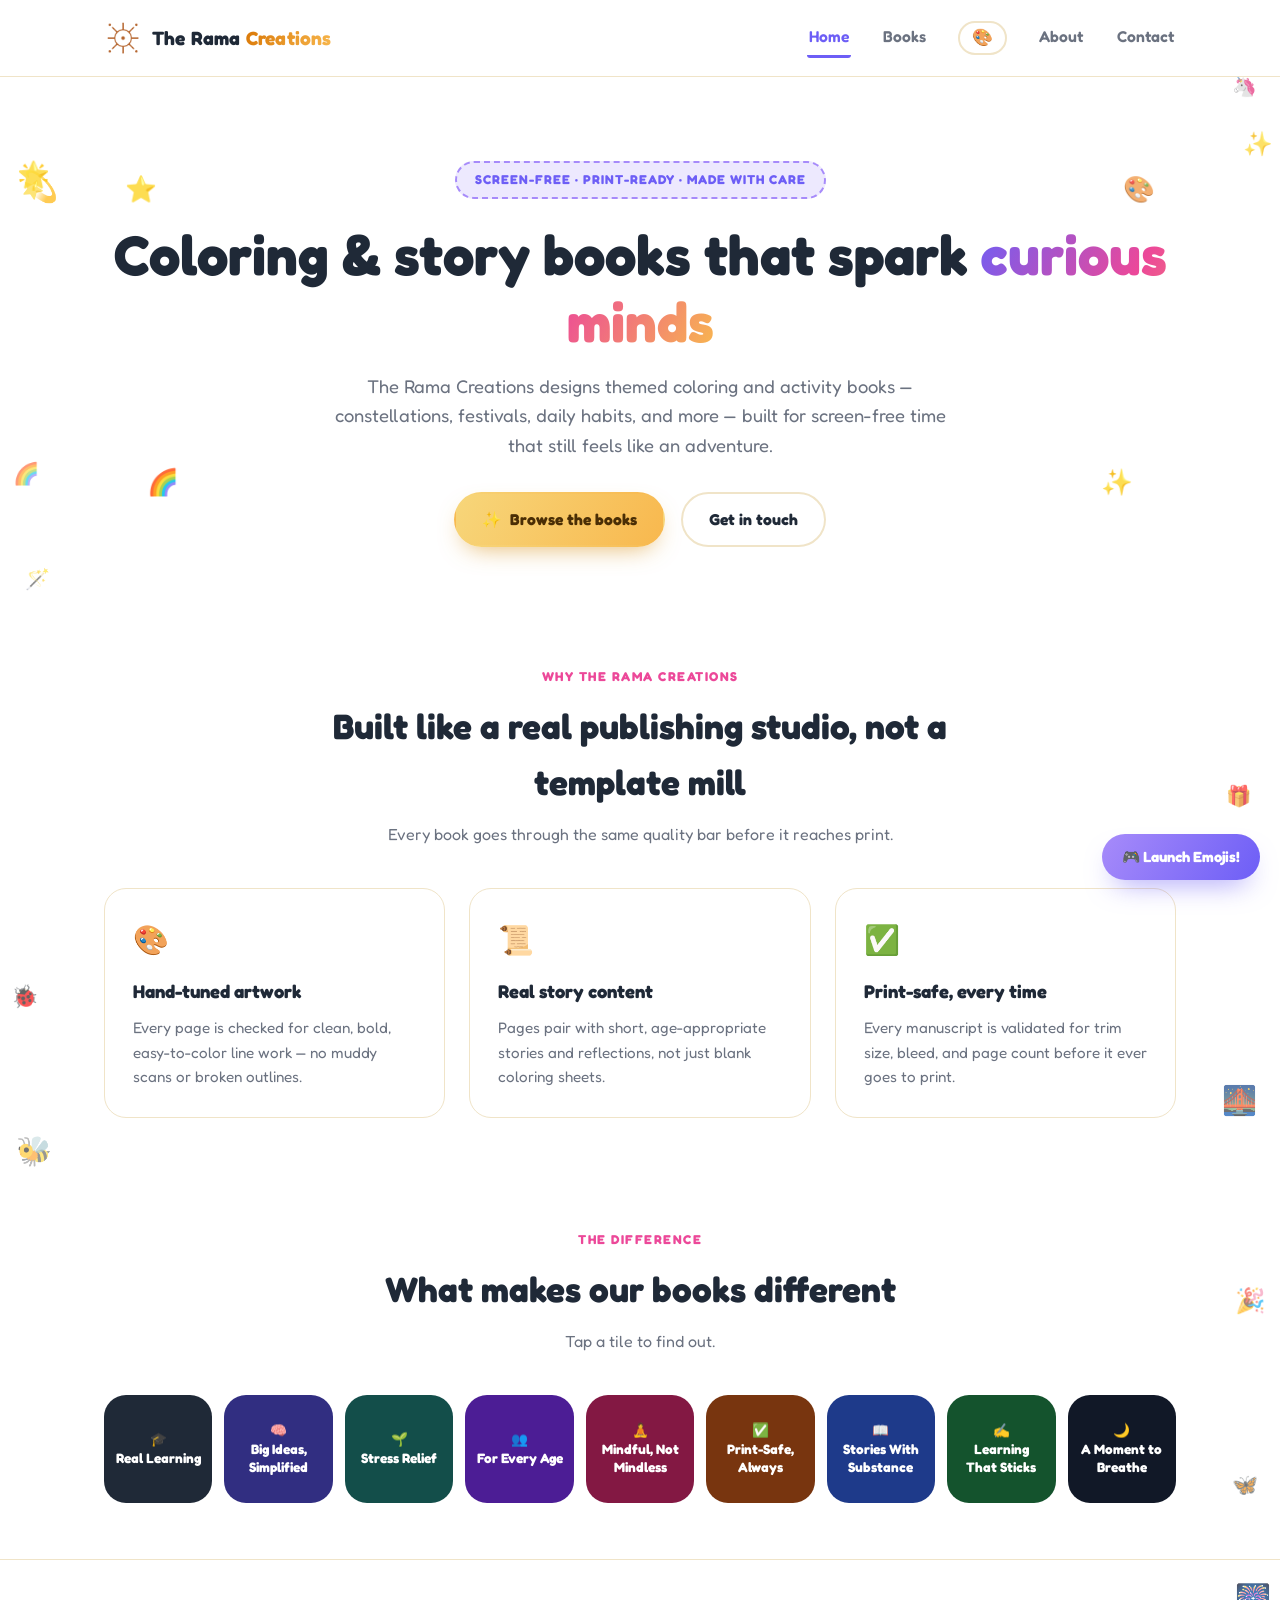
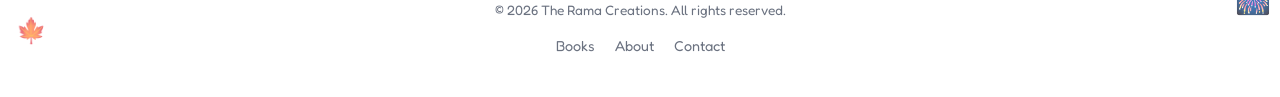
==== commit 666c4bac: "Auto-deployed from main pipeline repository" ====
--- a/index.html
+++ b/index.html
@@ -12,6 +12,8 @@
   <link rel="apple-touch-icon" href="assets/apple-touch-icon.png" />
   <link rel="manifest" href="site.webmanifest" />
   <link rel="stylesheet" href="css/styles.css" />
+  <link rel="stylesheet" href="css/reviews.css" />
+  <script src="js/themes.js"></script>
 
   <link rel="canonical" href="https://theramacreations.com/" />
   <meta property="og:type" content="website" />
@@ -60,6 +62,7 @@
           <a href="books.html">Books</a>
           <a href="about.html">About</a>
           <a href="contact.html">Contact</a>
+          <a href="reviews.html" data-reviews-link hidden>Reviews</a>
         </div>
       </nav>
     </div>
@@ -178,6 +181,20 @@
         </div>
       </div>
     </section>
+
+    <!-- Hidden until js/reviews.js finds screenshots in data/reviews.json. Shows the first
+         data-reviews-limit of them, then a link to reviews.html (every review). Add reviews by
+         dropping images into content/reviews/ and running tools/generate_catalog.py (see README.md). -->
+    <section id="reviews" class="reviews-section" data-reviews-limit="12" aria-labelledby="reviews-title" hidden>
+      <div class="container">
+        <div class="section-heading">
+          <span class="eyebrow">Reader Love</span>
+          <h2 id="reviews-title">Every star is a <span class="accent">real review</span></h2>
+          <p>Kind words from our readers, mapped into constellations of their own.</p>
+        </div>
+        <div class="review-sky" id="review-sky"></div>
+      </div>
+    </section>
   </main>
 
   <footer class="site-footer">
@@ -187,6 +204,7 @@
         <a href="books.html">Books</a>
         <a href="about.html">About</a>
         <a href="contact.html">Contact</a>
+        <a href="reviews.html" data-reviews-link hidden>Reviews</a>
       </div>
     </div>
   </footer>
@@ -196,6 +214,7 @@
   <script src="js/confetti-extra.js"></script>
   <script src="js/emoji-launcher.js"></script>
   <script src="js/why-tiles.js"></script>
+  <script src="js/reviews.js"></script>
   <script>document.getElementById("year").textContent = new Date().getFullYear();</script>
 </body>
 </html>
--- a/css/styles.css
+++ b/css/styles.css
@@ -61,6 +61,8 @@
   --sun: #C8C9CC;
   --sun-soft: #E8E9EB;
   --amber: #8B8D91;
+  --sun-text: #8B8D91;
+  --on-sun: #1F2937;
 }
 
 * {
@@ -73,7 +75,7 @@
 }
 
 body {
-  --page-bg: #FFFFFF;
+  --page-bg: var(--theme-bg, #FFFFFF);
   --page-accent: var(--violet);
   background: var(--page-bg);
   color: var(--ink);
@@ -87,11 +89,14 @@
 
 /* Each page has its own plain, flat background color (not a gradient) --
    pure white / light pink / light blue / light turquoise-grey -- and its
-   nav tab's accent color matches, so the whole page reads as one theme. */
-body[data-theme="home"] { --page-bg: #FFFFFF; --page-accent: var(--violet); }
-body[data-theme="books"] { --page-bg: #FDE7EC; --page-accent: var(--berry); }
-body[data-theme="about"] { --page-bg: #E3F0FC; --page-accent: var(--sky); }
-body[data-theme="contact"] { --page-bg: #E1EEEC; --page-accent: var(--mint); }
+   nav tab's accent color matches, so the whole page reads as one theme.
+   A color theme from the nav picker (js/themes.js) sets --theme-bg on <html>
+   and wins over these per-page defaults. */
+body[data-theme="home"] { --page-bg: var(--theme-bg, #FFFFFF); --page-accent: var(--violet); }
+body[data-theme="books"] { --page-bg: var(--theme-bg, #FDE7EC); --page-accent: var(--berry); }
+body[data-theme="about"] { --page-bg: var(--theme-bg, #E3F0FC); --page-accent: var(--sky); }
+body[data-theme="contact"] { --page-bg: var(--theme-bg, #E1EEEC); --page-accent: var(--mint); }
+body[data-theme="reviews"] { --page-bg: var(--theme-bg, #FFFFFF); --page-accent: var(--violet); }
 
 h1, h2, h3, .brand, .btn {
   font-weight: 700;
@@ -123,7 +128,7 @@
 /* ---------- Header / nav ---------- */
 .site-header {
   border-bottom: 1px solid var(--border);
-  background: color-mix(in srgb, var(--page-bg) 70%, white);
+  background: var(--header-bg, color-mix(in srgb, var(--page-bg) 70%, white));
   position: sticky;
   top: 0;
   z-index: 20;
@@ -172,7 +177,7 @@
 }
 
 .brand span.accent {
-  background: linear-gradient(120deg, var(--amber), var(--sun));
+  background: linear-gradient(120deg, var(--sun-text, var(--amber)), var(--sun));
   -webkit-background-clip: text;
   background-clip: text;
   color: transparent;
@@ -180,7 +185,7 @@
 
 .nav-links {
   display: flex;
-  gap: 30px;
+  gap: clamp(16px, 2.4vw, 30px); /* five links + the palette button: tighter just above the phone breakpoint */
   align-items: center;
 }
 
@@ -215,6 +220,12 @@
   border-bottom-color: var(--sky);
 }
 
+.nav-links a[href="reviews.html"]:hover,
+.nav-links a[href="reviews.html"][aria-current="page"] {
+  color: var(--amber);
+  border-bottom-color: var(--amber);
+}
+
 .nav-links a[href="contact.html"]:hover,
 .nav-links a[href="contact.html"][aria-current="page"] {
   color: var(--mint);
@@ -263,18 +274,120 @@
   top: 130%;
   left: 50%;
   transform: translateX(-50%);
+  width: min(310px, calc(100vw - 32px));
+  max-height: min(74vh, 580px);
+  overflow-y: auto;
   background: var(--paper-panel);
   border: 2px solid var(--border);
   border-radius: 16px;
-  padding: 10px;
+  padding: 12px;
+  box-shadow: 0 16px 30px -14px rgba(31, 41, 55, 0.35);
+  z-index: 25;
+}
+
+.color-picker-panel.open {
+  display: block;
+}
+
+@media (max-width: 720px) {
+  .color-picker-panel {
+    left: 0;
+    transform: none;
+    width: min(310px, calc(100vw - 48px));
+  }
+}
+
+.cp-title {
+  display: flex;
+  align-items: baseline;
+  justify-content: space-between;
+  gap: 8px;
+  margin: 2px 2px 8px;
+  color: var(--ink-muted);
+  font-size: 0.72rem;
+  font-weight: 700;
+  letter-spacing: 1px;
+  text-transform: uppercase;
+}
+
+.cp-title--themes {
+  margin-top: 14px;
+}
+
+.cp-swatches {
+  display: grid;
   grid-template-columns: repeat(4, 1fr);
   gap: 8px;
-  box-shadow: 0 16px 30px -14px rgba(31, 41, 55, 0.35);
-  z-index: 25;
-}
-
-.color-picker-panel.open {
+  justify-items: center;
+}
+
+/* One row per theme: a 60/30/10 bar (page / cards / accent) + its palette. */
+.cp-themes {
   display: grid;
+  gap: 8px;
+}
+
+.cp-theme {
+  display: flex;
+  align-items: center;
+  gap: 12px;
+  width: 100%;
+  padding: 8px 10px;
+  border: 2px solid var(--border);
+  border-radius: 14px;
+  background: none;
+  color: var(--ink);
+  font-family: inherit;
+  text-align: left;
+  cursor: pointer;
+}
+
+.cp-theme:hover {
+  border-color: var(--violet-soft);
+}
+
+.cp-theme[aria-pressed="true"] {
+  border-color: var(--violet);
+  box-shadow: 0 0 0 1px var(--violet);
+}
+
+.cp-theme:focus-visible,
+.color-swatch:focus-visible {
+  outline: 3px solid var(--violet-soft);
+  outline-offset: 2px;
+}
+
+.cp-bar {
+  display: flex;
+  flex: 0 0 76px;
+  height: 30px;
+  overflow: hidden;
+  border-radius: 8px;
+  box-shadow: 0 0 0 1px rgba(127, 127, 127, 0.45);
+}
+
+.cp-bar i {
+  display: block;
+  height: 100%;
+}
+
+.cp-label {
+  min-width: 0;
+}
+
+.cp-name {
+  display: block;
+  font-size: 0.9rem;
+  font-weight: 700;
+  line-height: 1.2;
+}
+
+.cp-colors {
+  display: block;
+  margin-top: 2px;
+  color: var(--ink-muted);
+  font-size: 0.72rem;
+  line-height: 1.3;
 }
 
 .color-swatch {
@@ -312,7 +425,7 @@
   bottom: 20px;
   z-index: 40;
   background: linear-gradient(120deg, var(--violet-soft), var(--violet));
-  color: #FFFFFF;
+  color: var(--on-violet, #FFFFFF);
   border: none;
   border-radius: 999px;
   padding: 14px 20px;
@@ -386,7 +499,7 @@
 
 .btn-primary {
   background: linear-gradient(120deg, var(--sun-soft), var(--sun));
-  color: #4A2E05;
+  color: var(--on-sun, #4A2E05);
   box-shadow: 0 10px 24px -10px rgba(216, 148, 34, 0.7);
 }
 
@@ -409,18 +522,18 @@
    always matches the current theme instead of a fixed brand color. Falls
    back to a fixed dark slate for older browsers without color-mix(). */
 .btn-buy {
-  background: #1F2937;
-  color: #FFFFFF;
+  background: var(--buy-bg, #1F2937);
+  color: var(--buy-ink, #FFFFFF);
   border-color: transparent;
 }
 
 @supports (background: color-mix(in srgb, red, blue)) {
   .btn-buy {
-    background: color-mix(in srgb, var(--page-bg) 55%, #1F2937 45%);
+    background: var(--buy-bg, color-mix(in srgb, var(--page-bg) 55%, #1F2937 45%));
   }
 
   .btn-buy:hover {
-    background: color-mix(in srgb, var(--page-bg) 40%, #1F2937 60%);
+    background: var(--buy-hover-bg, color-mix(in srgb, var(--page-bg) 40%, #1F2937 60%));
   }
 }
 
@@ -474,7 +587,7 @@
 }
 
 .hero h1 .accent {
-  background: linear-gradient(120deg, var(--violet), var(--berry), var(--sun));
+  background: linear-gradient(120deg, var(--violet), var(--berry), var(--sun-text, var(--sun)));
   -webkit-background-clip: text;
   background-clip: text;
   color: transparent;
@@ -869,6 +982,7 @@
   max-width: 560px;
   width: 90vw;
   background: var(--paper-panel);
+  color: var(--ink);
 }
 
 .book-modal--fullscreen {
@@ -920,16 +1034,21 @@
   position: absolute;
   top: 10px;
   right: 14px;
-  background: none;
+  z-index: 2; /* above the carousel image, which would otherwise cover it and swallow the click */
+  width: 34px;
+  height: 34px;
+  background: rgba(255, 255, 255, 0.85);
   border: none;
+  border-radius: 50%;
   font-size: 1.6rem;
   line-height: 1;
   cursor: pointer;
-  color: var(--ink-muted);
+  color: #4B5563;
 }
 
 .book-modal .modal-close:hover {
-  color: var(--ink);
+  background: #FFFFFF;
+  color: #1F2937;
 }
 
 #book-modal-content {
@@ -978,11 +1097,11 @@
   cursor: zoom-in;
 }
 
-/* Top-right "expand to full size" button on the quick-view modal's carousel */
+/* Top-right "expand to full size" button on the quick-view modal's carousel; sits left of the modal's close (x) button */
 .book-carousel-expand {
   position: absolute;
   top: 10px;
-  right: 10px;
+  right: 54px;
   background: rgba(255, 255, 255, 0.85);
   border: none;
   border-radius: 50%;
@@ -991,7 +1110,7 @@
   font-size: 1.1rem;
   line-height: 1;
   cursor: pointer;
-  color: var(--ink);
+  color: #1F2937;
 }
 
 .book-carousel-expand:hover {
@@ -1000,7 +1119,7 @@
 
 /* ---------- Full-size image lightbox (opens from a carousel slide) ---------- */
 /* Hosts the SAME navigable carousel, just larger and uncropped, so browsing
-   full/back/social images doesn't require closing and reopening. */
+   front/back/full images doesn't require closing and reopening. */
 .image-lightbox {
   border: none;
   padding: 0;
@@ -1041,7 +1160,7 @@
   font-size: 1.3rem;
   line-height: 1;
   cursor: pointer;
-  color: var(--ink);
+  color: #1F2937;
 }
 
 .modal-icon-btn:hover {
@@ -1102,7 +1221,7 @@
   font-size: 1.2rem;
   line-height: 1;
   cursor: pointer;
-  color: var(--ink);
+  color: #1F2937;
 }
 
 .book-carousel-btn:hover {
--- a/css/reviews.css
+++ b/css/reviews.css
@@ -0,0 +1,733 @@
+/* ---------- "The Review Sky" (js/reviews.js) ---------- */
+/* Reader-review screenshots become stars, grouped into constellations. */
+
+.reviews-section[hidden] {
+  display: none;
+}
+
+.reviews-section {
+  scroll-margin-top: 76px; /* sticky header height, so a #reviews link doesn't hide the heading */
+}
+
+.reviews-section .section-heading h2 .accent {
+  background: linear-gradient(120deg, var(--violet), var(--berry), var(--sun-text, var(--sun)));
+  -webkit-background-clip: text;
+  background-clip: text;
+  color: transparent;
+}
+
+/* A plain wrapper: the constellations are cards on the page itself, colored by
+   whatever page color or nav "Pick your color" theme is active. */
+.review-sky {
+  position: relative;
+  color: var(--ink);
+}
+
+/* ----- Top bar, grid, panels ----- */
+.sky-bar {
+  display: flex;
+  flex-wrap: wrap;
+  align-items: center;
+  justify-content: space-between;
+  gap: 12px 18px;
+  margin-bottom: 18px;
+}
+
+.sky-legend {
+  margin: 0;
+  font-size: 0.86rem;
+  color: var(--ink-muted);
+}
+
+.sky-wish {
+  font-family: inherit;
+  font-weight: 700;
+  font-size: 0.9rem;
+  color: var(--on-sun, #2B1C05);
+  background: linear-gradient(120deg, var(--sun-soft), var(--sun));
+  border: 0;
+  border-radius: 999px;
+  padding: 10px 18px;
+  cursor: pointer;
+  box-shadow: 0 10px 24px -10px rgba(216, 148, 34, 0.7);
+  transition: transform 0.15s ease;
+}
+
+.sky-wish:hover {
+  transform: translateY(-2px) rotate(-1deg);
+}
+
+.sky-wish:focus-visible,
+.sky-cta:focus-visible {
+  outline: 3px solid var(--violet-soft);
+  outline-offset: 3px;
+}
+
+.sky-grid {
+  display: grid;
+  grid-template-columns: repeat(2, minmax(0, 1fr));
+  gap: 22px;
+}
+
+.sky-grid--solo {
+  grid-template-columns: minmax(0, 580px);
+  justify-content: center;
+}
+
+@media (min-width: 881px) {
+  .sky-grid > .const:last-child:nth-child(odd):not(:only-child) {
+    grid-column: 1 / -1;
+    justify-self: center;
+    width: min(100%, 580px);
+  }
+}
+
+@media (max-width: 880px) {
+  .sky-grid {
+    grid-template-columns: minmax(0, 1fr);
+  }
+}
+
+/* Each constellation is a card, like the cards elsewhere on the site. */
+.const {
+  padding: 16px 16px 10px;
+  border-radius: var(--radius);
+  background: var(--paper-panel);
+  border: 1px solid var(--border);
+}
+
+.const-head {
+  display: flex;
+  flex-wrap: wrap;
+  align-items: baseline;
+  gap: 2px 12px;
+  margin: 0 4px 6px;
+}
+
+.const-name {
+  margin: 0;
+  font-size: 1.05rem;
+  letter-spacing: 0.3px;
+  color: var(--ink);
+}
+
+.const-note {
+  margin: 0;
+  font-size: 0.84rem;
+  color: var(--ink-muted);
+}
+
+/* The panel's own box is the container: star sizes come from its width. */
+.const-stage {
+  position: relative;
+  aspect-ratio: var(--aspect, 1.4);
+  container-type: inline-size;
+}
+
+.const-lines {
+  position: absolute;
+  inset: 0;
+  width: 100%;
+  height: 100%;
+  overflow: visible;
+  pointer-events: none;
+}
+
+.edge-dots {
+  fill: none;
+  stroke: var(--ink-muted);
+  stroke-opacity: 0.55;
+  stroke-width: 0.55;
+  stroke-linecap: round;
+  stroke-dasharray: 0.01 1.9;
+}
+
+/* pathLength=1 on these, so the dash trick below draws each line once. */
+.edge-glow {
+  fill: none;
+  stroke: var(--violet);
+  stroke-width: 0.75;
+  stroke-linecap: round;
+  stroke-dasharray: 1;
+  stroke-dashoffset: 1;
+}
+
+.const.is-lit .edge-glow {
+  animation: edge-draw 0.9s ease forwards;
+  animation-delay: calc(0.35s + var(--e) * 0.26s);
+}
+
+@keyframes edge-draw {
+  to { stroke-dashoffset: 0; }
+}
+
+/* ----- The stars (round screenshot crops) ----- */
+.star {
+  position: absolute;
+  left: var(--x);
+  top: var(--y);
+  width: clamp(44px, 14vw, 100px);
+  width: clamp(44px, calc(var(--k, 0.17) * 100cqw), 126px);
+  aspect-ratio: 1;
+  margin: 0;
+  padding: 0;
+  border: 0;
+  border-radius: 50%;
+  background: none;
+  font: inherit;
+  color: inherit;
+  cursor: pointer;
+  transform: translate(-50%, -50%);
+  transition: transform 0.3s cubic-bezier(0.2, 0.8, 0.2, 1);
+  z-index: 1;
+}
+
+.const:not(.is-lit) .star {
+  opacity: 0;
+}
+
+.const.is-lit .star {
+  animation: star-in 0.75s cubic-bezier(0.2, 0.9, 0.3, 1.25) backwards;
+  animation-delay: calc(var(--i) * 0.2s + 0.1s);
+}
+
+@keyframes star-in {
+  from { opacity: 0; transform: translate(-50%, -50%) scale(0.15) rotate(-40deg); }
+  to { opacity: 1; transform: translate(-50%, -50%) scale(1) rotate(0); }
+}
+
+.star-face {
+  position: absolute;
+  inset: 0;
+  display: block;
+  overflow: hidden;
+  border: 3px solid var(--glow, var(--violet));
+  border-radius: 50%;
+  background: var(--paper-panel);
+  box-shadow: 0 6px 14px -8px rgba(0, 0, 0, 0.45);
+  transition: box-shadow 0.3s ease, border-color 0.3s ease;
+}
+
+.star-face img {
+  width: 100%;
+  height: 100%;
+  object-fit: cover;
+}
+
+/* Once opened, a star's ring turns neutral, like a visited link. */
+.star.is-read .star-face {
+  border-color: var(--ink-muted);
+}
+
+.star--missing .star-face {
+  background: var(--theme-lilac);
+}
+
+.star--missing img {
+  display: none;
+}
+
+.star-num {
+  position: absolute;
+  right: -3px;
+  bottom: -3px;
+  z-index: 2;
+  display: grid;
+  place-items: center;
+  min-width: 22px;
+  height: 22px;
+  padding: 0 6px;
+  border: 2px solid var(--glow, var(--violet));
+  border-radius: 11px;
+  background: var(--paper-panel);
+  color: var(--ink);
+  font-size: 0.72rem;
+  font-weight: 700;
+  line-height: 1;
+}
+
+@media (hover: hover) {
+  .star:not(.star--ghost):hover {
+    transform: translate(-50%, -50%) scale(1.7);
+    z-index: 5;
+  }
+
+  .star:not(.star--ghost):hover .star-face {
+    box-shadow: 0 18px 30px -12px rgba(0, 0, 0, 0.5);
+  }
+}
+
+.star:focus-visible {
+  outline: 3px solid var(--violet-soft);
+  outline-offset: 5px;
+  transform: translate(-50%, -50%) scale(1.25);
+  z-index: 5;
+}
+
+/* "Ghost" stars: the how-to placeholder shown only while previewing locally. */
+.star--ghost {
+  cursor: default;
+}
+
+.star--ghost .star-face {
+  border: 2px dashed var(--ink-muted);
+  background: transparent;
+  box-shadow: none;
+}
+
+/* ----- Footer call-to-action and local how-to note ----- */
+.sky-foot {
+  display: flex;
+  flex-wrap: wrap;
+  align-items: center;
+  justify-content: center;
+  gap: 10px 16px;
+  margin-top: 22px;
+  text-align: center;
+}
+
+.sky-foot-text {
+  margin: 0;
+  font-size: 0.95rem;
+  color: var(--ink-muted);
+}
+
+.sky-cta {
+  display: inline-flex;
+  align-items: center;
+  padding: 9px 18px;
+  border: 2px solid var(--border);
+  border-radius: 999px;
+  background: var(--paper-panel);
+  color: var(--ink);
+  font-size: 0.9rem;
+  font-weight: 700;
+  transition: border-color 0.15s ease;
+}
+
+.sky-cta:hover {
+  border-color: var(--violet-soft);
+}
+
+/* "See all N reviews" on the homepage preview: the main action, so it is filled like the wish button. */
+.sky-cta--primary,
+.sky-cta--primary:hover {
+  color: var(--on-sun, #2B1C05);
+  border-color: transparent;
+  background: linear-gradient(120deg, var(--sun-soft), var(--sun));
+  box-shadow: 0 10px 24px -10px rgba(216, 148, 34, 0.7);
+  transition: transform 0.15s ease;
+}
+
+.sky-cta--primary:hover {
+  transform: translateY(-2px);
+}
+
+/* ----- The standalone page (reviews.html) ----- */
+.reviews-hero {
+  padding-bottom: 28px;
+}
+
+.reviews-hero p.lead {
+  margin-bottom: 0;
+}
+
+.reviews-section--page {
+  padding-top: 0;
+}
+
+.reviews-section--page .review-sky {
+  min-height: 340px;
+}
+
+.reviews-tally {
+  display: inline-flex;
+  align-items: center;
+  margin: 18px 0 0;
+  padding: 8px 18px;
+  border: 1px solid var(--border);
+  border-radius: 999px;
+  background: var(--paper-panel);
+  color: var(--ink);
+  font-size: 0.98rem;
+  font-weight: 600;
+}
+
+.reviews-tally[hidden] {
+  display: none;
+}
+
+.sky-noscript {
+  margin: 0;
+  text-align: center;
+  color: var(--ink-muted);
+}
+
+.sky-howto .sky-cta {
+  margin-top: 14px;
+}
+
+.sky-howto {
+  max-width: 640px;
+  margin: 20px auto 0;
+  padding: 16px 20px;
+  border: 1px dashed var(--ink-muted);
+  border-radius: 16px;
+  background: var(--paper-panel);
+  color: var(--ink-muted);
+  font-size: 0.92rem;
+  text-align: center;
+}
+
+.sky-howto p {
+  margin: 0 0 8px;
+}
+
+.sky-howto p:last-child {
+  margin-bottom: 0;
+}
+
+.sky-howto-title {
+  font-weight: 700;
+  color: var(--ink);
+}
+
+.sky-howto code {
+  padding: 1px 6px;
+  border-radius: 6px;
+  background: var(--theme-lilac);
+  color: var(--ink);
+  font-size: 0.86em;
+  overflow-wrap: anywhere;
+}
+
+/* "Make a wish" -- the streak that flies to the chosen review. */
+.wish-meteor {
+  position: fixed;
+  top: 0;
+  left: 0;
+  z-index: 9998;
+  width: 120px;
+  height: 3px;
+  border-radius: 3px;
+  background: linear-gradient(90deg, transparent, var(--violet));
+  transform-origin: 100% 50%;
+  opacity: 0;
+  pointer-events: none;
+}
+
+/* ---------- The telescope: full-screen viewer for one screenshot ---------- */
+html.scope-open {
+  overflow: hidden;
+}
+
+.scope {
+  position: fixed;
+  inset: 0;
+  width: 100%;
+  height: 100%;
+  max-width: none;
+  max-height: none;
+  margin: 0;
+  padding: 0;
+  border: 0;
+  overflow: hidden;
+  color: var(--ink);
+  background: var(--paper-panel);
+}
+
+/* The sheet covers the whole screen, so the backdrop only needs a fallback. */
+.scope::backdrop {
+  background: var(--paper-panel, #FFFFFF);
+}
+
+.scope[open] {
+  display: flex;
+  flex-direction: column;
+  animation: scope-open 0.35s ease;
+}
+
+@keyframes scope-open {
+  from { opacity: 0; transform: scale(0.985); }
+  to { opacity: 1; transform: none; }
+}
+
+.scope-top {
+  position: relative;
+  z-index: 2;
+  display: flex;
+  align-items: center;
+  gap: 14px;
+  padding: 14px clamp(12px, 3vw, 28px) 6px;
+}
+
+.scope-map {
+  flex: 0 0 auto;
+  width: clamp(86px, 12vw, 128px);
+}
+
+.map {
+  position: relative;
+  width: 100%;
+  aspect-ratio: var(--aspect, 1.4);
+}
+
+.map svg {
+  position: absolute;
+  inset: 0;
+  width: 100%;
+  height: 100%;
+  overflow: visible;
+}
+
+.map svg path {
+  fill: none;
+  stroke: var(--ink-muted);
+  stroke-opacity: 0.7;
+  stroke-width: 0.9;
+  stroke-linecap: round;
+  vector-effect: non-scaling-stroke;
+}
+
+.map-dot {
+  position: absolute;
+  width: 14px;
+  height: 14px;
+  padding: 0;
+  border: 2px solid var(--ink-muted);
+  border-radius: 50%;
+  background: var(--paper-panel);
+  cursor: pointer;
+  transform: translate(-50%, -50%);
+  transition: background 0.2s ease, box-shadow 0.2s ease, width 0.2s ease, height 0.2s ease;
+}
+
+.map-dot::before {
+  content: "";
+  position: absolute;
+  inset: -9px;
+}
+
+.map-dot.is-read {
+  background: var(--violet-soft);
+}
+
+.map-dot.is-active {
+  width: 18px;
+  height: 18px;
+  border-color: var(--violet);
+  background: var(--violet);
+  box-shadow: 0 0 0 4px var(--theme-lilac);
+}
+
+.map-dot:focus-visible,
+.scope-close:focus-visible,
+.scope-nav:focus-visible {
+  outline: 3px solid var(--violet-soft);
+  outline-offset: 3px;
+}
+
+.scope-title {
+  flex: 1 1 auto;
+  min-width: 0;
+}
+
+.scope-kicker {
+  margin: 0;
+  font-size: 0.95rem;
+  font-weight: 700;
+  color: var(--ink);
+}
+
+.scope-book {
+  margin: 2px 0 0;
+  font-size: 0.84rem;
+  color: var(--violet);
+}
+
+.scope-book[hidden],
+.scope-error[hidden],
+.scope-scroll[hidden] {
+  display: none;
+}
+
+.scope-close {
+  flex: 0 0 auto;
+  width: 42px;
+  height: 42px;
+  padding: 0 0 3px;
+  border: 2px solid var(--border);
+  border-radius: 50%;
+  background: var(--paper-panel);
+  color: var(--ink);
+  font-size: 1.6rem;
+  line-height: 1;
+  cursor: pointer;
+  transition: border-color 0.15s ease;
+}
+
+.scope-close:hover {
+  border-color: var(--violet-soft);
+}
+
+.scope-stage {
+  position: relative;
+  z-index: 1;
+  display: flex;
+  flex: 1 1 auto;
+  align-items: center;
+  justify-content: center;
+  min-height: 0;
+  padding: 6px clamp(10px, 3vw, 28px);
+  touch-action: pan-y;
+}
+
+.scope-scroll {
+  max-width: 100%;
+  max-height: calc(100vh - 210px);
+  max-height: calc(100dvh - 210px);
+  overflow-x: hidden;
+  overflow-y: auto;
+  overscroll-behavior: contain;
+  border-radius: 14px;
+  background: #FFFFFF;
+  border: 1px solid var(--border);
+  box-shadow: 0 20px 40px -22px rgba(0, 0, 0, 0.45);
+}
+
+.scope-scroll:focus-visible {
+  outline: 3px solid var(--violet-soft);
+  outline-offset: 4px;
+}
+
+.scope-img {
+  display: block;
+  max-width: none;
+  height: auto;
+  opacity: 0;
+  transform: scale(0.98);
+  transition: opacity 0.35s ease, transform 0.35s ease;
+}
+
+.scope-img.is-in {
+  opacity: 1;
+  transform: none;
+}
+
+.scope-error {
+  margin: 0;
+  padding: 24px;
+  text-align: center;
+  color: var(--ink-muted);
+}
+
+.scope-foot {
+  position: relative;
+  z-index: 2;
+  display: flex;
+  align-items: center;
+  justify-content: center;
+  gap: 16px;
+  padding: 8px 16px calc(14px + env(safe-area-inset-bottom, 0px));
+}
+
+.scope-meta {
+  text-align: center;
+}
+
+.scope-count {
+  min-width: 8.5rem;
+  margin: 0;
+  font-size: 0.92rem;
+  font-weight: 600;
+  color: var(--ink);
+}
+
+.scope-hint {
+  display: none;
+  margin: 2px 0 0;
+  font-size: 0.78rem;
+  color: var(--ink-muted);
+}
+
+.scope-nav {
+  flex: 0 0 auto;
+  width: 46px;
+  height: 46px;
+  padding: 0 0 4px;
+  border: 2px solid var(--border);
+  border-radius: 50%;
+  background: var(--paper-panel);
+  color: var(--ink);
+  font-size: 1.7rem;
+  line-height: 1;
+  cursor: pointer;
+  transition: border-color 0.15s ease;
+}
+
+.scope-nav:hover {
+  border-color: var(--violet-soft);
+}
+
+/* Roomy screens: big arrows at the sides, a hint under the counter. */
+@media (min-width: 900px) {
+  .scope-foot {
+    position: static;
+  }
+
+  .scope-nav {
+    position: absolute;
+    top: 50%;
+    z-index: 3;
+    width: 56px;
+    height: 56px;
+    font-size: 2rem;
+    transform: translateY(-50%);
+  }
+
+  .scope-prev {
+    left: clamp(14px, 2.5vw, 40px);
+  }
+
+  .scope-next {
+    right: clamp(14px, 2.5vw, 40px);
+  }
+
+  .scope-hint {
+    display: block;
+  }
+}
+
+@media (max-width: 560px) {
+  .const {
+    padding: 12px 10px 8px;
+  }
+
+  .sky-bar {
+    justify-content: center;
+    text-align: center;
+  }
+}
+
+@media (prefers-reduced-motion: reduce) {
+  .scope[open] {
+    animation: none;
+  }
+
+  .const.is-lit .star {
+    animation: none;
+  }
+
+  .edge-glow {
+    stroke-dashoffset: 0;
+  }
+
+  .const.is-lit .edge-glow {
+    animation: none;
+  }
+
+  .star,
+  .scope-img {
+    transition: none;
+  }
+}
